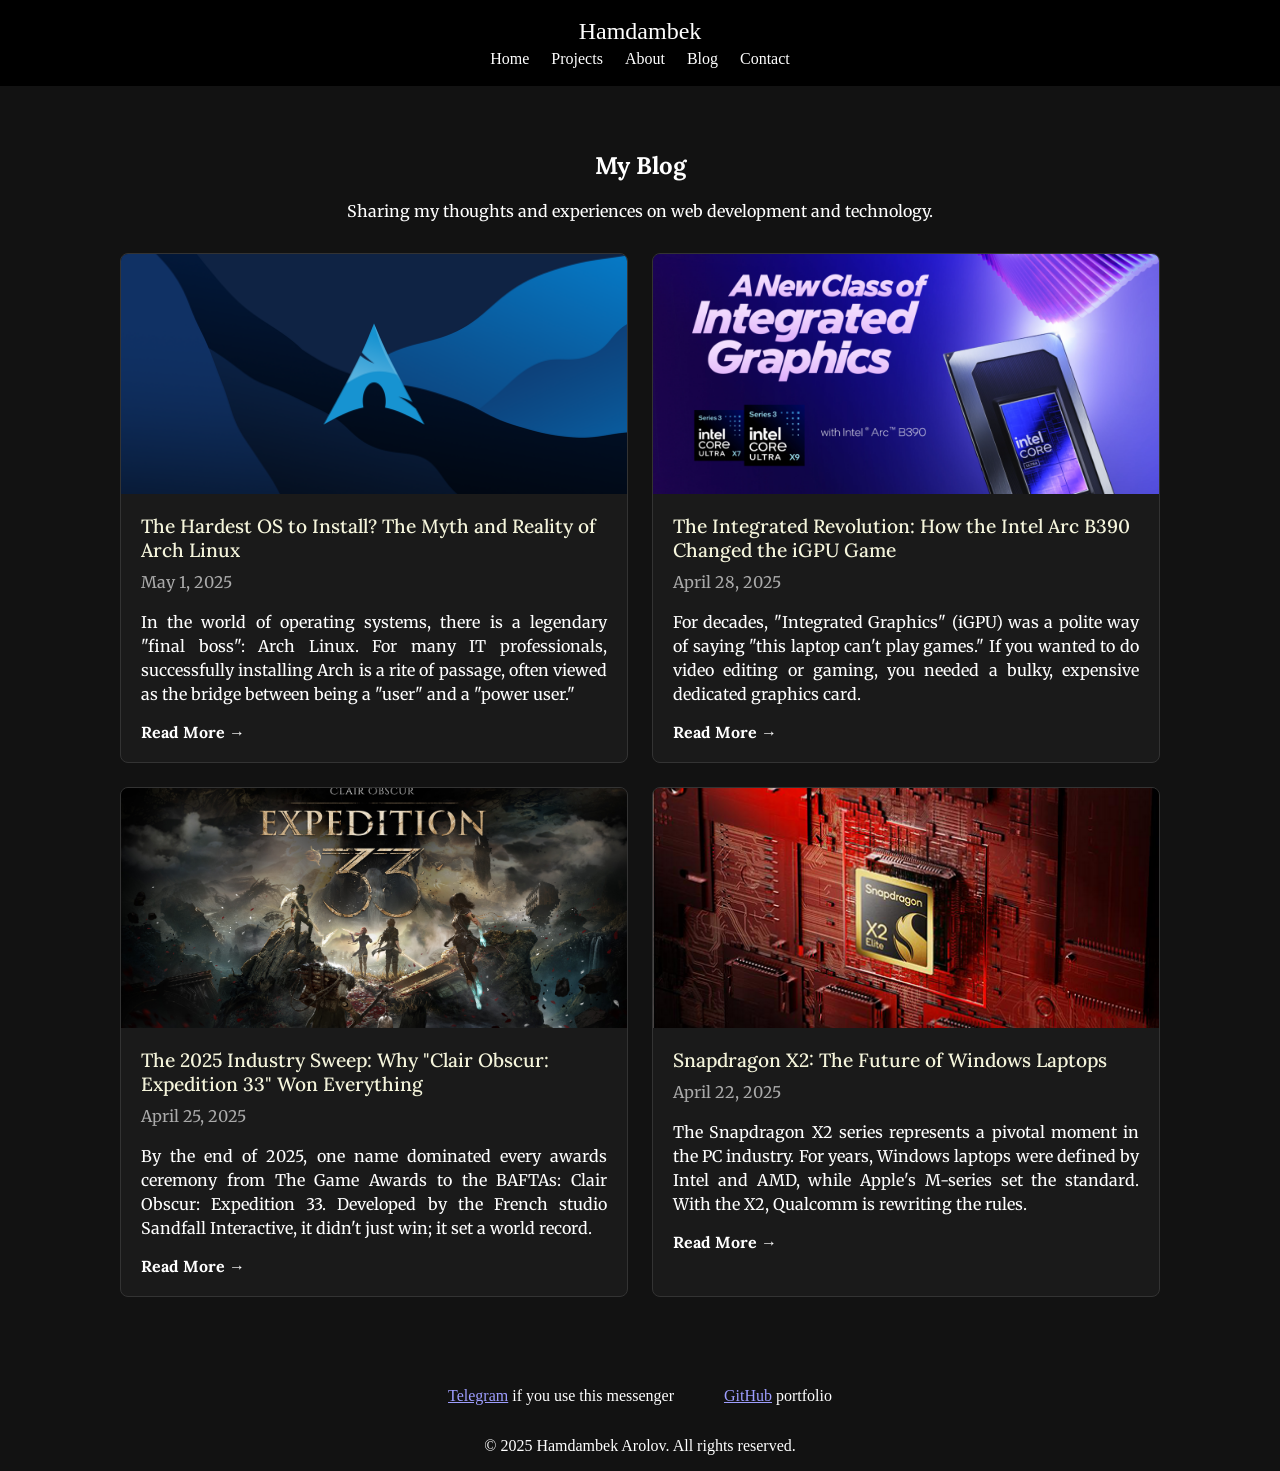
==== blog.html @ b5878415 "Add files via upload" ====
<!DOCTYPE html>
<html lang="en">
    <head>
        <meta charset="UTF-8">
        <meta name="viewport" content="width=device-width, initial-scale=1.0">
        <title>Blog - Hamdambek</title>
        <link rel="preconnect" href="https://fonts.googleapis.com">
        <link rel="preconnect" href="https://fonts.gstatic.com" crossorigin>
        <link href="https://fonts.googleapis.com/css2?family=Lora:wght@400;600;700&family=Merriweather:ital,wght@0,400;0,700;1,400&display=swap" rel="stylesheet">
        <link rel="stylesheet" href="./style.css">
        <link rel="stylesheet" href="./blog.css">
    </head>
    <body>
        <nav class="navbar">
            <div class="nav-inner container">
                <span class="brand">Hamdambek</span>
                <div class="nav-links">
                    <a href="./index.html#hero">Home</a>
                    <a href="./index.html#projects">Projects</a>
                    <a href="./index.html#about">About</a>
                    <a href="./blog.html">Blog</a>
                    <a href="./index.html#contact">Contact</a>
                </div>
            </div>
        </nav>

        <section id="blog">
            <h2>My Blog</h2>
            <p>Sharing my thoughts and experiences on web development and technology.</p>
            <div class="blog-container">
                <div class="blog-posts" id="blog-list">
                    <article class="blog-post">
                        <img src="./assets/arch.png" alt="The Hardest OS to Install? The Myth and Reality of Arch Linux">
                        <div class="post-content">
                            <h3>The Hardest OS to Install? The Myth and Reality of Arch Linux</h3>
                            <p class="post-date">May 1, 2025</p>
                            <p>In the world of operating systems, there is a legendary "final boss": Arch Linux. For many IT professionals, successfully installing Arch is a rite of passage, often viewed as the bridge between being a "user" and a "power user."</p>
                            <a href="#" onclick="event.preventDefault(); showArticle(1);" class="read-more">Read More →</a>
                        </div>
                    </article>

                    <article class="blog-post">
                        <img src="./assets/intel.png" alt="The Integrated Revolution: How the Intel Arc B390 Changed the iGPU Game">
                        <div class="post-content">
                            <h3>The Integrated Revolution: How the Intel Arc B390 Changed the iGPU Game</h3>
                            <p class="post-date">April 28, 2025</p>
                            <p>For decades, "Integrated Graphics" (iGPU) was a polite way of saying "this laptop can't play games." If you wanted to do video editing or gaming, you needed a bulky, expensive dedicated graphics card.</p>
                            <a href="#" onclick="event.preventDefault(); showArticle(2);" class="read-more">Read More →</a>
                        </div>
                    </article>

                    <article class="blog-post">
                        <img src="./assets/expedition33.jpg" alt="The 2025 Industry Sweep: Why 'Clair Obscur: Expedition 33' Won Everything">
                        <div class="post-content">
                            <h3>The 2025 Industry Sweep: Why "Clair Obscur: Expedition 33" Won Everything</h3>
                            <p class="post-date">April 25, 2025</p>
                            <p>By the end of 2025, one name dominated every awards ceremony from The Game Awards to the BAFTAs: Clair Obscur: Expedition 33. Developed by the French studio Sandfall Interactive, it didn't just win; it set a world record.</p>
                            <a href="#" onclick="event.preventDefault(); showArticle(3);" class="read-more">Read More →</a>
                        </div>
                    </article>

                    <article class="blog-post">
                        <img src="./assets/snapdragon.png" alt="Snapdragon X2: The Future of Windows Laptops">
                        <div class="post-content">
                            <h3>Snapdragon X2: The Future of Windows Laptops</h3>
                            <p class="post-date">April 22, 2025</p>
                            <p>The Snapdragon X2 series represents a pivotal moment in the PC industry. For years, Windows laptops were defined by Intel and AMD, while Apple's M-series set the standard. With the X2, Qualcomm is rewriting the rules.</p>
                            <a href="#" onclick="event.preventDefault(); showArticle(4);" class="read-more">Read More →</a>
                        </div>
                    </article>
                </div>
                <div id="article-view" style="display: none;">
                    <!-- Full article will be rendered here -->
                </div>
            </div>
        </section>

        <footer>
            <div class="footer">
                <p><a href="https://t.me/hamdambek_arolov">Telegram</a> if you use this messenger</p>
                <p><a href="https://github.com/hamdambek07">GitHub</a> portfolio</p>
            </div>
            <p>© 2025 Hamdambek Arolov. All rights reserved.</p>
        </footer>

        <script>
            // Article data
            const articles = [
                {
                    id: 1,
                    title: "The Hardest OS to Install? The Myth and Reality of Arch Linux",
                    date: "May 1, 2025",
                    image: "./assets/arch.png",
                    excerpt: "In the world of operating systems, there is a legendary 'final boss': Arch Linux...",
                    content: `<p>In the world of operating systems, there is a legendary "final boss": Arch Linux. For many IT professionals, successfully installing Arch is a rite of passage, often viewed as the bridge between being a "user" and a "power user." But why does it have this reputation?</p>
                    
                    <h4>What is Arch Linux?</h4>
                    <p>Unlike Windows or macOS, which come as finished products with friendly setup wizards, Arch Linux follows a philosophy called "KISS" (Keep It Simple, Stupid). In the Arch world, "simple" doesn't mean "easy for the user"—it means the internal code is lean and unburdened by bloat. When you download Arch, you don't get a desktop; you get a blinking cursor and a command line.</p>
                    
                    <h4>Why it's the "Hardest"</h4>
                    <p>For a general IT audience, the difficulty lies in the lack of a Graphical User Interface (GUI) during setup. To install it, you must:</p>
                    <ul>
                        <li><strong>Manual Partitioning:</strong> You use commands to manually slice your hard drive into sections.</li>
                        <li><strong>Network via Command Line:</strong> You have to manually configure your Wi-Fi or Ethernet drivers using text commands.</li>
                        <li><strong>The "Chroot":</strong> You essentially "teleport" into your new, empty system to build it from the inside out, installing the kernel, the bootloader, and the drivers yourself.</li>
                    </ul>
                    
                    <h4>The Modern Shift: archinstall</h4>
                    <p>Recently, Arch introduced archinstall, a built-in script that automates these steps. While this makes it significantly easier, the "true" Arch experience remains a manual labor of love. It's not just an OS; it's an education in how a computer actually works.</p>`
                },
                {
                    id: 2,
                    title: "The Integrated Revolution: How the Intel Arc B390 Changed the iGPU Game",
                    date: "April 28, 2025",
                    image: "./assets/intel.png",
                    excerpt: "For decades, 'Integrated Graphics' (iGPU) was a polite way of saying 'this laptop can't play games'...",
                    content: `<p>For decades, "Integrated Graphics" (iGPU) was a polite way of saying "this laptop can't play games." If you wanted to do video editing or gaming, you needed a bulky, expensive dedicated graphics card (dGPU). That changed with the launch of the Intel Arc B390 (part of the Panther Lake architecture).</p>
                    
                    <h4>Breaking the 50W Barrier</h4>
                    <p>The Arc B390 is built on Intel's new Xe3 architecture. For the general IT professional, the key takeaway is efficiency. Traditional high-end laptops require massive chargers because a dedicated GPU can pull 100W of power or more. The B390 delivers comparable performance while barely crossing the 50W mark.</p>
                    
                    <h4>Key Specs for the IT Crowd</h4>
                    <ul>
                        <li><strong>1080p AAA Gaming:</strong> The B390 is the first iGPU to comfortably run titles like Cyberpunk 2077 at 80+ FPS on High settings (using XeSS upscaling).</li>
                        <li><strong>AI Powered:</strong> It features a massive NPU boost, contributing to over 120 TOPS of AI performance, which helps with everything from background noise cancellation to real-time video upscaling.</li>
                        <li><strong>AV1 Encoding:</strong> It includes native hardware support for AV1, the future standard of video streaming, making it a "creator's best friend" in a thin-and-light laptop.</li>
                    </ul>
                    
                    <p>By outperforming many entry-level dedicated cards from NVIDIA, the B390 has effectively killed the "budget gaming laptop" category, replacing it with sleek, all-day-battery machines.</p>`
                },
                {
                    id: 3,
                    title: "The 2025 Industry Sweep: Why 'Clair Obscur: Expedition 33' Won Everything",
                    date: "April 25, 2025",
                    image: "./assets/expedition33.jpg",
                    excerpt: "By the end of 2025, one name dominated every awards ceremony from The Game Awards to the BAFTAs...",
                    content: `<p>By the end of 2025, one name dominated every awards ceremony from The Game Awards to the BAFTAs: Clair Obscur: Expedition 33. Developed by the French studio Sandfall Interactive, it didn't just win; it set a world record for the most "Game of the Year" (GOTY) awards in history, surpassing even Elden Ring.</p>
                    
                    <h4>What is the "Expedition 33" Phenomenon?</h4>
                    <p>The game is a turn-based RPG with a unique twist: real-time "reactive" combat. While you select your moves from a menu, you must also dodge and parry in real-time. For an IT audience, the technical execution is what's most impressive.</p>
                    
                    <h4>Why it Won 430+ Awards</h4>
                    <ul>
                        <li><strong>Visual Fidelity:</strong> Built on Unreal Engine 5, it pushed the boundaries of lighting and "Belle Époque" art style, proving that indie-sized teams can now deliver "Triple-A" visual quality.</li>
                        <li><strong>Innovation in Tradition:</strong> It revitalized a "dead" genre (turn-based combat) by adding technical skill-based mechanics, proving that players still crave deep, tactical systems if they feel modern.</li>
                        <li><strong>Performance Excellence:</strong> Jennifer English (known for Baldur’s Gate 3) took home numerous "Best Performer" awards for her role as Maelle, grounding the fantastical tech in human emotion.</li>
                    </ul>
                    
                    <p>Expedition 33 serves as a case study for the modern gaming industry: it shows that a focused vision, technical polish, and respect for player intelligence will win over the world every time.</p>`
                },
                {
                    id: 4,
                    title: "Snapdragon X2: The Future of Windows Laptops",
                    date: "April 22, 2025",
                    image: "./assets/snapdragon.png",
                    excerpt: "The Snapdragon X2 series represents a pivotal moment in the PC industry...",
                    content: `<p>The Snapdragon X2 series represents a pivotal moment in the PC industry. For years, Windows laptops were defined by Intel and AMD, while Apple's "M-series" silicon set the gold standard for battery life and cool, quiet performance. With the X2 series, Qualcomm isn't just catching up; they are effectively rewriting the rules for what a Windows laptop can do. Here is a breakdown of what makes these new processors significant for the modern IT professional and general user alike.</p>
                    
                    <h4>The Shift to "Arm" Architecture</h4>
                    <p>To understand the X2, you first have to understand the "Arm" architecture. Most traditional PCs use x86 architecture (Intel/AMD). These are powerful but "power-hungry," often requiring large fans and heavy batteries.</p>
                    <p>The Snapdragon X2 uses Arm architecture, the same fundamental tech found in smartphones and MacBooks. This allows for:</p>
                    <ul>
                        <li><strong>Multi-day battery life:</strong> We are finally seeing Windows laptops that can truly last 20+ hours on a single charge.</li>
                        <li><strong>Instant-on:</strong> Waking up your laptop feels as fast as waking up your phone.</li>
                        <li><strong>Always Connected:</strong> Most X2 devices come with integrated 5G/LTE options, making "hunting for Wi-Fi" a thing of the past.</li>
                    </ul>
                    
                    <h4>A Three-Tiered Family</h4>
                    <p>Qualcomm has structured the X2 lineup into three distinct tiers to match different budget and performance needs:</p>
                    <ul>
                        <li><strong>Snapdragon X2 Elite Extreme</strong>: The powerhouse. Built with up to 18 cores, this is designed for "pro" users—developers, data analysts, and video editors who need desktop-class power in a thin chassis.</li>
                        <li><strong>Snapdragon X2 Elite</strong>: The "premium" standard. It balances high-end performance with extreme efficiency, perfect for the typical corporate power user.</li>
                        <li><strong>Snapdragon X2 Plus</strong>: The mainstream choice. Available in 6-core and 10-core versions, it is designed for everyday productivity (Office 365, web apps, and streaming) at a more accessible price point.</li>
                    </ul>
                    
                    <h4>The AI Engine: 80 TOPS</h4>
                    <p>The standout metric for the X2 series is 80 TOPS (Trillion Operations Per Second). This is the "speed limit" of the NPU (Neural Processing Unit)—a dedicated part of the chip designed specifically for AI.</p>
                    <p>For context, the previous generation had 45 TOPS. This doubling of power means that AI tasks—like blurring your background in a Teams call, real-time language translation, or running local AI assistants (Copilot+)—happen instantly on your device without sending your data to the cloud or draining your battery.</p>
                    
                    <h4>Performance vs. The Competition</h4>
                    <p>In early testing, the Snapdragon X2 series holds its own against the industry's best:</p>
                    <ul>
                        <li><strong>Vs. Intel/AMD:</strong> The X2 often delivers significantly better "performance per watt." This means it can do the same amount of work while using about 40% less power than a traditional x86 chip.</li>
                        <li><strong>Vs. Apple:</strong> The high-end X2 Elite Extreme trades blows with Apple's M4 series in multi-core tasks, though Apple still holds a slight lead in pure single-core speed.</li>
                    </ul>
                    
                    <h4>The "App Compatibility" Question</h4>
                    <p>The biggest hurdle for Arm-based Windows in the past was software compatibility. Because the architecture is different, old apps had to be "emulated" (translated on the fly), which made them slow.</p>
                    <p>Today, that issue has largely vanished. Most major software—Chrome, Office, Zoom, Adobe Creative Cloud—now runs "natively" on Snapdragon. For everything else, the built-in translation layer (called Prism) is now so efficient that most users won't even notice they aren't using a traditional Intel chip.</p>
                    
                    <h4>Final Verdict</h4>
                    <p>The Snapdragon X2 series marks the end of the "hot and heavy" Windows laptop era. If your work requires mobility, constant connectivity, and the ability to work all day without a charger, the X2 series is likely the hardware platform you've been waiting for.</p>`
                }
            ];

            // Show full article
            function showArticle(id) {
                const article = articles.find(a => a.id === id);
                if (!article) return;

                const blogList = document.getElementById('blog-list');
                const articleView = document.getElementById('article-view');

                articleView.innerHTML = `
                    <div class="article-full">
                        <button class="back-button" onclick="showBlogList()">← Back to Blog</button>
                        <article class="blog-post-full">
                            <img src="${article.image}" alt="${article.title}" class="article-image">
                            <h1>${article.title}</h1>
                            <p class="post-date">${article.date}</p>
                            <div class="article-body">
                                ${article.content}
                            </div>
                        </article>
                    </div>
                `;

                blogList.style.display = 'none';
                articleView.style.display = 'block';
                window.scrollTo(0, 0);
            }

            // Return to blog list
            function showBlogList() {
                const blogList = document.getElementById('blog-list');
                const articleView = document.getElementById('article-view');

                blogList.style.display = 'grid';
                articleView.style.display = 'none';
                window.scrollTo(0, 0);
            }
        </script>
    </body>
</html>
---- style.css ----
html {
    color-scheme: dark;
}
*, *::before, *::after {
    box-sizing: border-box;
}
body {
    margin: 0;
}
img {
    max-width: 100%;
    height: auto;
    display: block;
}
.navbar {
    width: 100%;
    background-color: #000;
    color: #fff;
    position: sticky;
    top: 0;
    z-index: 10;
}
.nav-inner {
    display: flex;
    justify-content: flex-start;
    align-items: center;
    width: 100%;
    padding: 18px 24px;
    gap: 32px;
}
.navbar .brand {
    font-family: "Sigmar", serif;
    font-size: 1.5rem;
    color: #fff;
}
.nav-links {
    display: flex;
    gap: 22px;
    flex-wrap: wrap;
}
.nav-links a {
    color: #fff;
    text-decoration: none;
    font-family: "Patrick Hand", serif;
    font-size: 1rem;
}
.nav-links a:hover {
    text-decoration: underline;
}
.container {
    display: flex;
    height: auto;
    flex-direction: column;
    justify-content: space-around;
    align-items: center;
    gap: 5px;
}
.container > * {
    flex-grow: 0;
    flex-shrink: 0;
}
.container > img {
    margin-top: 15px;
    width: 150px;
    border-radius: 50%;
}
h1 {
    color: beige;
    font-size: 2rem;
    font-family: "Sigmar", serif;
    font-weight: 400;
}
.container > h2 {
    color: beige;
    font-size: 1.3rem;
    font-family: "Sigmar", serif;
    font-weight: 400;
}
#hero {
    width: 100%;
    background-image: url("./assets/workspace.jpeg");
    background-repeat: no-repeat;
    background-size: cover;
}

h2 {
    font-family: "Patrick Hand", serif;
    text-align: center;
    font-weight: bold;
}

p {
    font-family: "Comic Neue", serif;
}

h3 {
    font-family: "Patrick Hand", serif;
    font-weight: 500;
}

#resume {
    padding: 24px 40px;
    max-width: 1200px;
    margin: 0 auto;
}

.check {
    text-align: center;
}

.pro-container {
    display: flex;
    justify-content: center;
    align-items: center;
    padding: 0 40px;
    max-width: 1200px;
    margin: 0 auto;
}

#projects {
    padding: 24px 40px;
    scroll-margin-top: 80px;
    max-width: 1200px;
    margin: 0 auto;
}

.projects {
    display: grid;
    grid-template-columns: repeat(2, 1fr);
    gap: 24px;
    width: 100%;
    max-width: 1240px;
    margin: 0 auto;
}

.projects img {
    width: 100%;
    height: 240px;
    object-fit: cover;
}

.projects p {
    text-align: center;
    margin: 10px 0 0 0;
}

#projects p {
    text-align: center;
}

.about {
    display: flex;
    justify-content: space-between;
    align-items: flex-start;
    gap: 24px;
    width: 100%;
    padding: 0 40px;
    flex-wrap: wrap;
    max-width: 1200px;
    margin: 0 auto;
}

#about > h3 {
    text-align: center;
    width: 100%;
}

.about > div {
    flex: 1 1 380px;
    display: flex;
    justify-content: flex-start;
    align-items: flex-start;
    gap: 16px;
    min-width: 0;
}

.about p {
    margin-top: 0;
}
.about img {
    width: 150px;
    height: auto;
    margin: 0;
    border-radius: 12px;
    flex-shrink: 0;
}
.about > div h4 {
    font-family: "Patrick Hand", serif;
    margin-top: 5px;
    margin-bottom: 0;
    text-align: left;
}

#contact {
    display: flex;
    height: auto;
    flex-direction: column;
    justify-content: space-around;
    align-items: center;
    gap: 30px;
    padding: 0 40px;
    max-width: 1200px;
    margin: 0 auto;
}

#contact p {
    text-align: center;
}

button {
    height: 75px;
    width: 150px;
    background-color: blue;
    border-style: none;
    border-radius: 30px;
    font-family: "Patrick Hand", serif;
    font-size: large;
    font-weight: bold;
}

.footer {
    margin-top: 50px;
    display: flex;
    justify-content: center;
    align-items: center;
    gap: 50px;
}

footer {
    margin-top: 50px;
    text-align: center;
    font-family: "Comic Neue", serif;
    clear: both;
}

@media (max-width: 800px) {
    .about {
        flex-direction: column;
        align-items: center;
        padding: 0 24px;
    }

    .about > div {
        width: 100%;
        justify-content: center;
    }
}

@media (max-width: 960px) {
    .nav-inner {
        flex-wrap: wrap;
        justify-content: flex-start;
        padding: 16px 18px;
        gap: 16px;
    }

    .nav-links {
        gap: 14px;
    }

    .nav-links a {
        font-size: 0.95rem;
    }

    .projects {
        grid-template-columns: repeat(2, 1fr);
    }

    .about {
        padding: 0 16px;
    }
}

@media (max-width: 720px) {
    .nav-inner {
        justify-content: center;
    }

    .nav-links {
        width: 100%;
        justify-content: center;
    }

    #hero,
    #resume,
    #projects,
    #about,
    #contact,
    #footer {
        padding-left: 16px;
        padding-right: 16px;
    }

    .container {
        padding: 0 12px;
    }

    .projects {
        gap: 14px;
        grid-template-columns: 1fr;
    }

    .about {
        flex-direction: column;
        align-items: center;
        gap: 12px;
        padding: 0 16px;
    }

    .about > div {
        width: 100%;
        margin-bottom: 0;
    }

    button {
        width: 180px;
    }

    .footer {
        flex-direction: column;
        gap: 16px;
    }
}
---- blog.css ----
#blog {
    padding: 24px 40px;
    max-width: 1200px;
    margin: 0 auto;
}

#blog > h2 {
    text-align: center;
    font-family: "Lora", serif;
    font-weight: bold;
    margin-top: 40px;
}

#blog > p {
    text-align: center;
    font-family: "Merriweather", serif;
    margin-bottom: 32px;
}

.blog-container {
    display: flex;
    justify-content: center;
    align-items: center;
    padding: 0 40px;
    max-width: 1200px;
    margin: 0 auto;
}

.blog-posts {
    display: grid;
    grid-template-columns: repeat(2, 1fr);
    gap: 24px;
    width: 100%;
    max-width: 1240px;
    margin: 0 auto;
}

.blog-post {
    border: 1px solid #333;
    border-radius: 8px;
    overflow: hidden;
    background-color: #1a1a1a;
}

.blog-post img {
    width: 100%;
    height: 240px;
    object-fit: cover;
    display: block;
}

.post-content {
    padding: 20px;
}

.blog-post h3 {
    font-family: "Lora", serif;
    font-size: 1.2rem;
    margin: 0 0 8px 0;
    color: beige;
}

.post-date {
    font-family: "Merriweather", serif;
    font-size: 1rem;
    color: #aaa;
    margin: 0 0 12px 0;
}

.blog-post p {
    font-family: "Merriweather", serif;
    font-size: 1rem;
    line-height: 1.5;
    margin: 0 0 16px 0;
    text-align: justify;
}

.read-more {
    font-family: "Lora", serif;
    color: #fff;
    text-decoration: none;
    font-weight: bold;
    transition: color 0.3s ease;
}

.read-more:hover {
    color: beige;
}

@media (max-width: 960px) {
    .blog-posts {
        grid-template-columns: repeat(2, 1fr);
    }

    .blog-container {
        padding: 0 16px;
    }
}

@media (max-width: 800px) {
    #blog {
        padding: 24px 24px;
    }

    .blog-container {
        padding: 0 24px;
    }
}

@media (max-width: 720px) {
    #blog {
        padding: 24px 16px;
    }

    .blog-container {
        padding: 0 16px;
    }

    .blog-posts {
        gap: 14px;
        grid-template-columns: 1fr;
    }

    .blog-post img {
        height: auto;
    }

    .post-content {
        padding: 16px;
    }

    .blog-post h3 {
        font-size: 1.1rem;
    }
}

/* Full Article View Styles */
.article-full {
    width: 100%;
    max-width: 900px;
    margin: 0 auto;
}

.back-button {
    background: none;
    border: none;
    color: beige;
    font-family: "Lora", serif;
    font-size: 1rem;
    cursor: pointer;
    margin-bottom: 24px;
    padding: 8px 12px;
    transition: all 0.3s ease;
}

.back-button:hover {
    color: #fff;
    transform: translateX(-4px);
}

.blog-post-full {
    background-color: #1a1a1a;
    border: 1px solid #333;
    border-radius: 8px;
    overflow: hidden;
    padding: 40px;
}

.article-image {
    width: 100%;
    height: 400px;
    object-fit: cover;
    border-radius: 8px;
    margin-bottom: 32px;
    display: block;
}

.blog-post-full h1 {
    font-family: "Lora", serif;
    font-size: 2rem;
    color: beige;
    margin: 0 0 12px 0;
    line-height: 1.3;
}

.blog-post-full h4 {
    font-family: "Lora", serif;
    font-size: 1.3rem;
    color: beige;
    margin: 24px 0 12px 0;
}

.article-body {
    font-family: "Merriweather", serif;
    font-size: 1rem;
    line-height: 1.8;
    color: #ccc;
}

.article-body p {
    margin: 0 0 16px 0;
    text-align: justify;
}

.article-body ul {
    margin: 16px 0 16px 24px;
    padding-left: 0;
}

.article-body li {
    margin-bottom: 10px;
    line-height: 1.6;
    font-size: 1rem;
}

.article-body strong {
    color: beige;
    font-weight: bold;
}

@media (max-width: 768px) {
    .blog-post-full {
        padding: 24px;
    }

    .article-image {
        height: 300px;
        margin-bottom: 24px;
    }

    .blog-post-full h1 {
        font-size: 1.6rem;
    }

    .article-body {
        font-size: 1rem;
    }
}
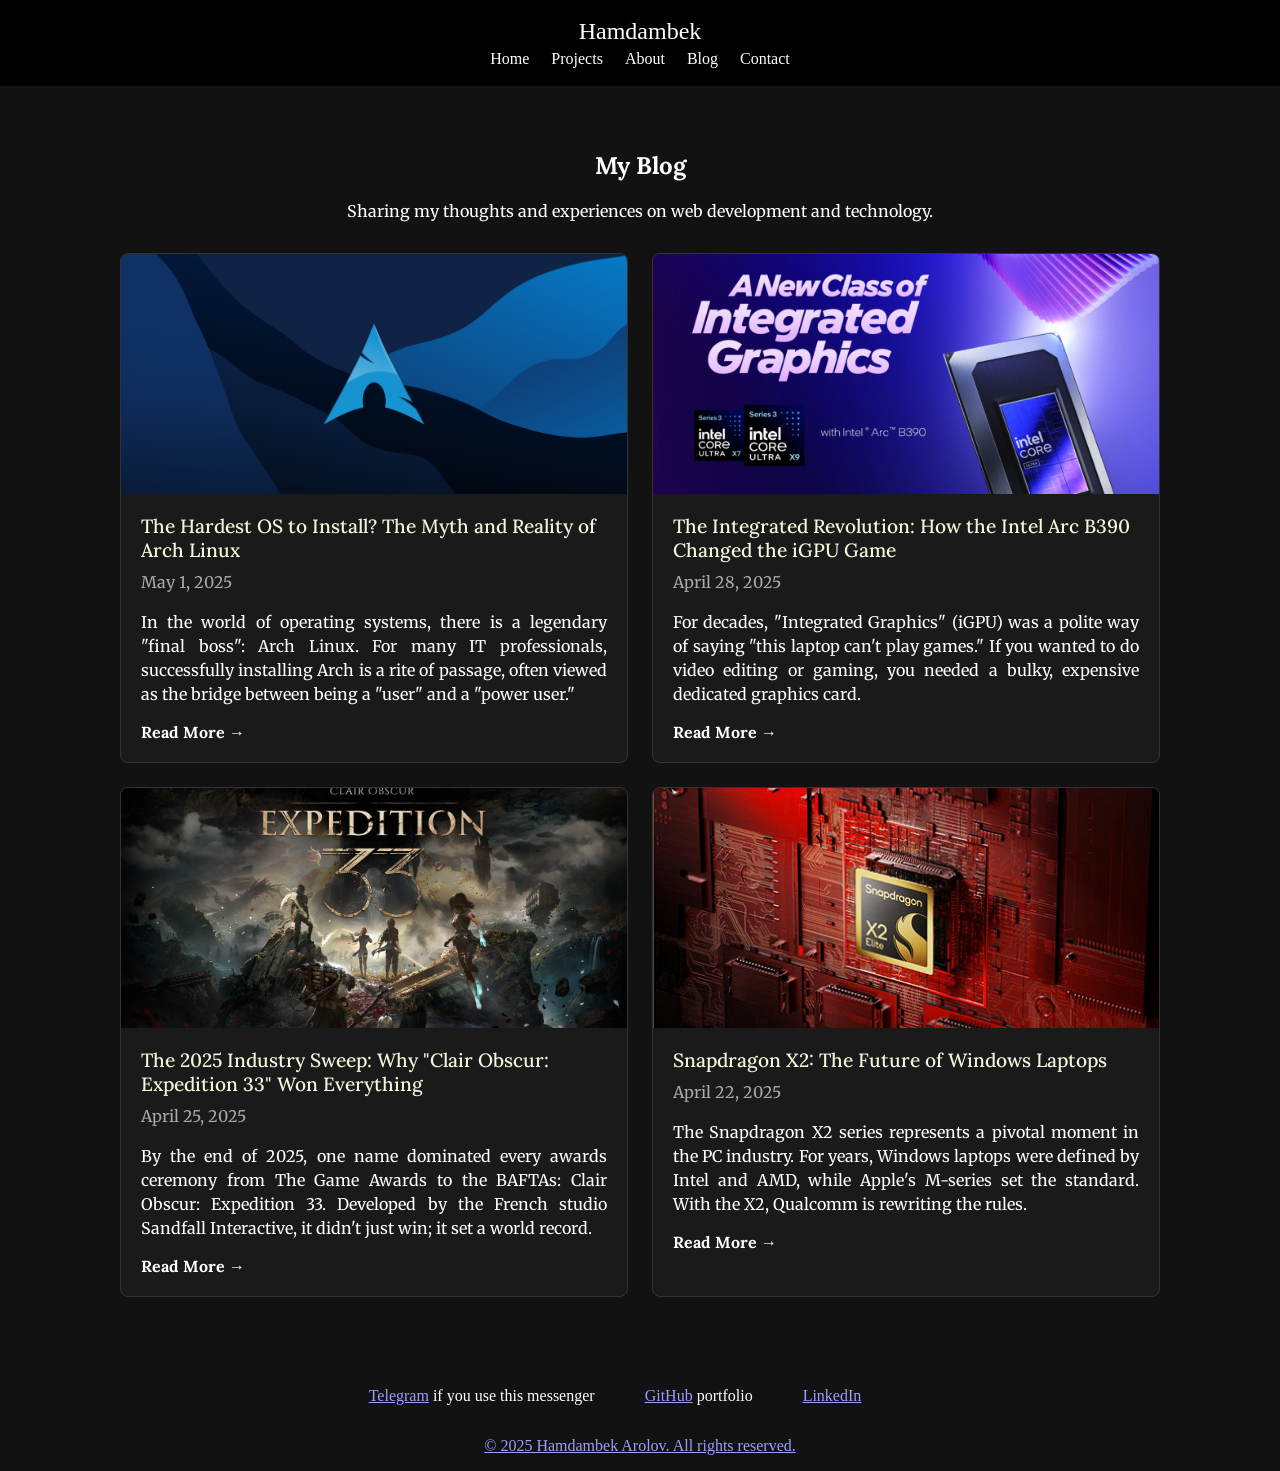
==== commit 5cc8b927: "Add LinkedIn link to blog of the website Updated blog.html to include a new LinkedIn link in the foo" ====
--- a/blog.html
+++ b/blog.html
@@ -79,6 +79,7 @@
             <div class="footer">
                 <p><a href="https://t.me/hamdambek_arolov">Telegram</a> if you use this messenger</p>
                 <p><a href="https://github.com/hamdambek07">GitHub</a> portfolio</p>
+                <p><a href="https://www.linkedin.com/in/hamdambek-arolov-261274332/">LinkedIn</p>
             </div>
             <p>© 2025 Hamdambek Arolov. All rights reserved.</p>
         </footer>
